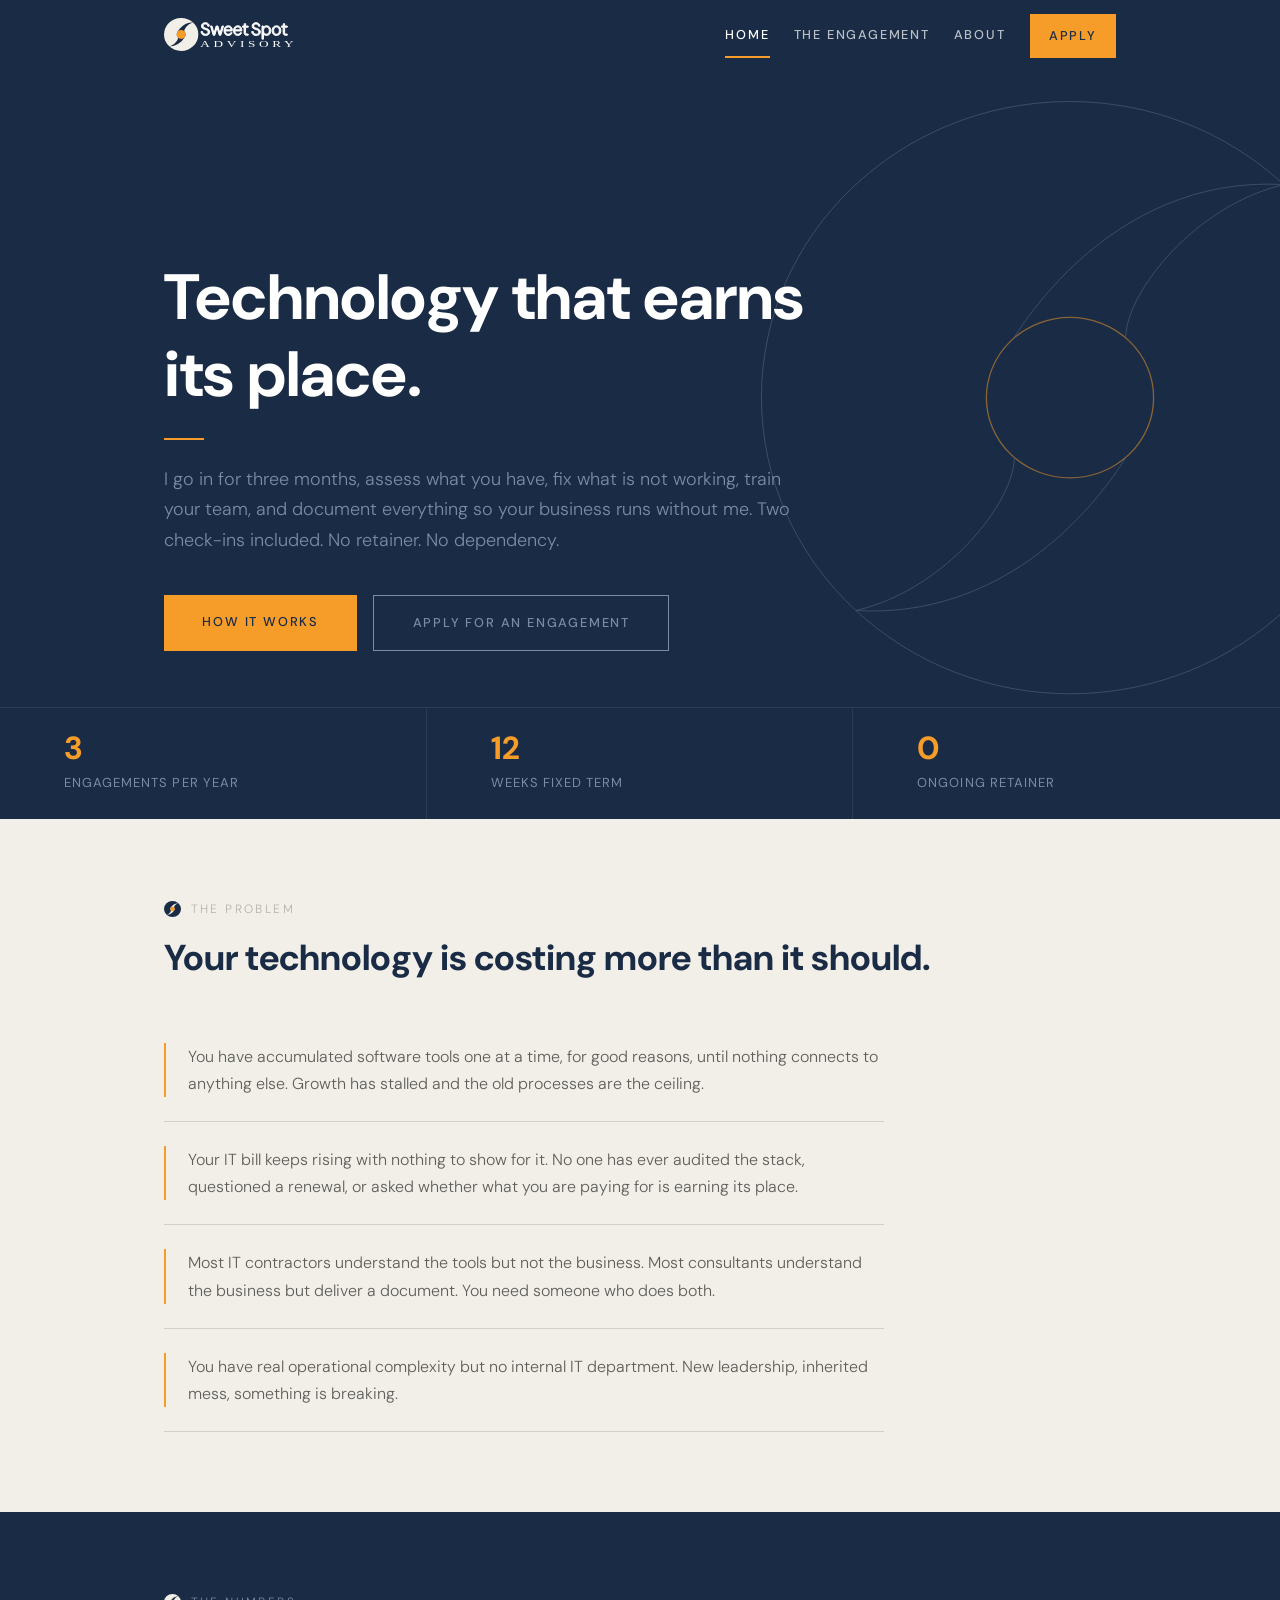
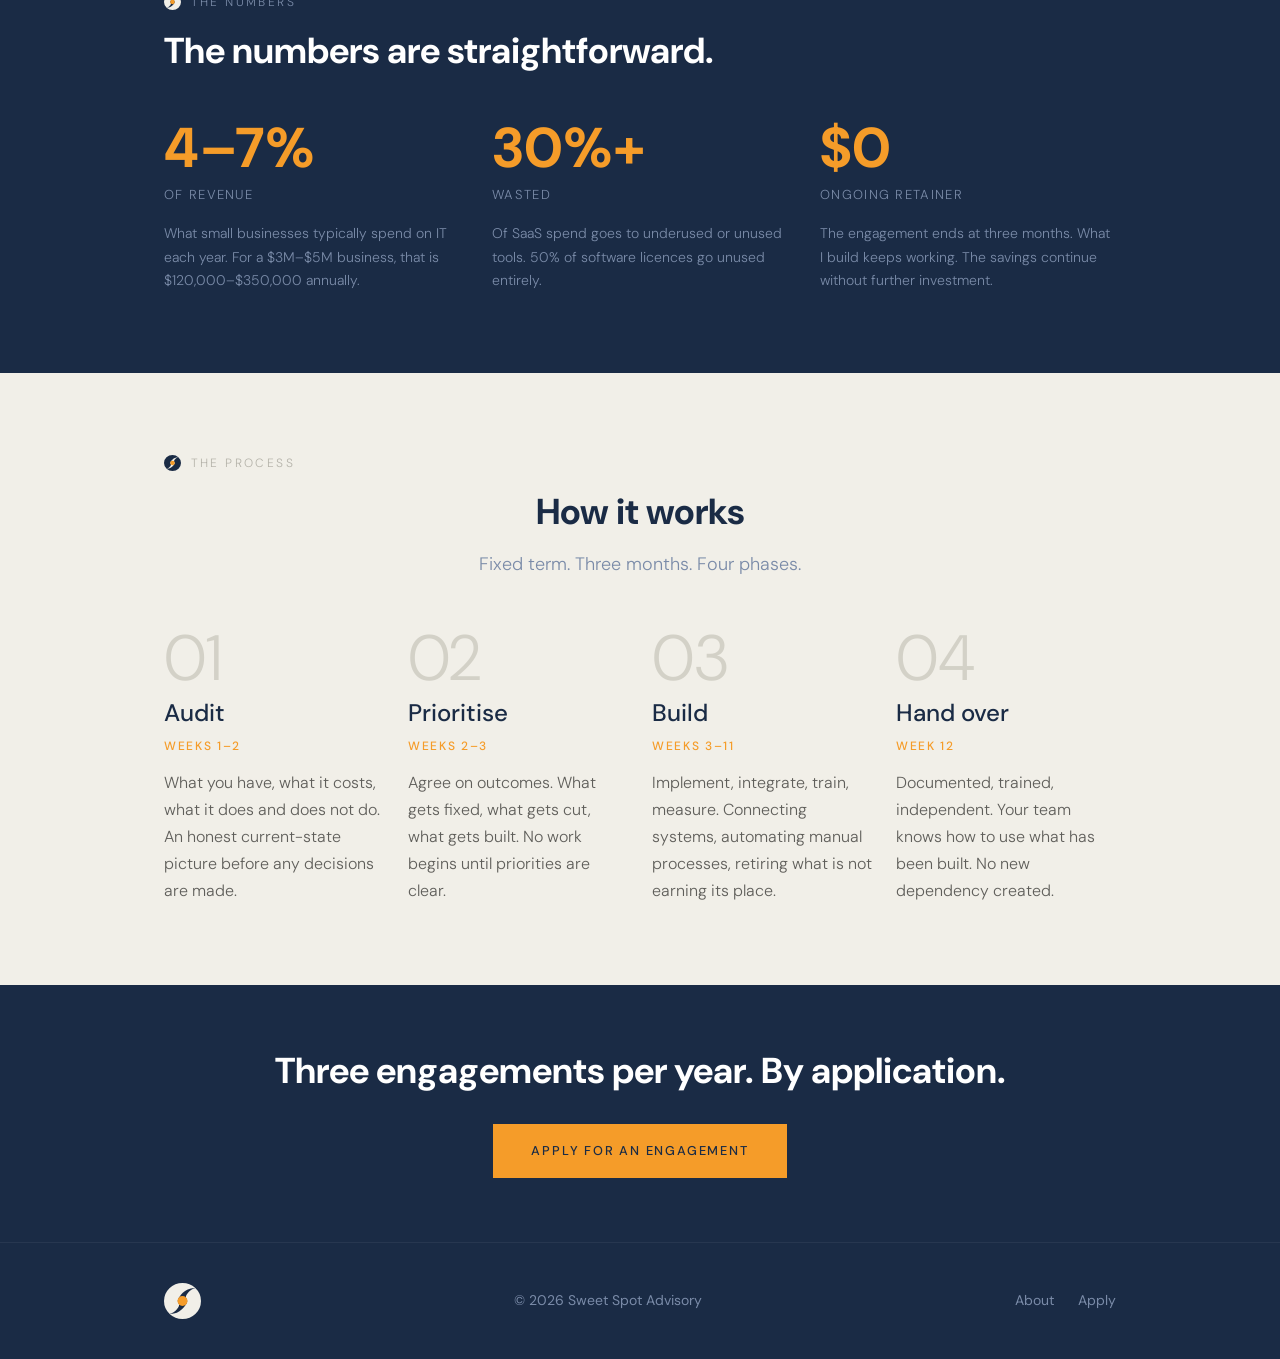
==== index.html @ 4e4f9222 "Initial commit: Sweet Spot Advisory static website Four-page static site — home, engagement, about, " ====
<!DOCTYPE html>
<html lang="en">
<head>
  <meta charset="UTF-8">
  <meta name="viewport" content="width=device-width, initial-scale=1.0">
  <title>Sweet Spot Advisory &mdash; Technology Advisory for Growing Businesses</title>
  <meta name="description" content="Three-month fixed engagements for B2B businesses whose technology has stopped working for them. Strategy and implementation. No ongoing dependency.">
  <meta property="og:title" content="Sweet Spot Advisory — Technology Advisory for Growing Businesses">
  <meta property="og:description" content="Three-month fixed engagements for B2B businesses whose technology has stopped working for them. Strategy and implementation. No ongoing dependency.">
  <meta property="og:type" content="website">
  <link rel="icon" href="assets/images/favicon.svg" type="image/svg+xml">
  <link rel="stylesheet" href="assets/css/main.css">
</head>
<body>

<!-- NAV: keep in sync across all pages -->

<nav class="site-nav">
  <div class="container">
    <a href="index.html" class="site-nav__brand">
      <img src="assets/images/logo.svg" alt="Sweet Spot Advisory" class="site-nav__logo">
    </a>
    <button class="site-nav__toggle" aria-label="Toggle navigation" aria-expanded="false">
      <span></span><span></span><span></span>
    </button>
    <ul class="site-nav__links">
      <li><a href="index.html">Home</a></li>
      <li><a href="engagement.html">The Engagement</a></li>
      <li><a href="about.html">About</a></li>
      <li><a href="contact.html" class="btn--nav">Apply</a></li>
    </ul>
  </div>
</nav>
<!-- /NAV -->

<main>

<!-- ========== HERO ========== -->
<section class="hero hero--full">
  <div class="hero-mark-bg" aria-hidden="true">
    <img src="assets/images/MarkOutlineAll.svg" alt="">
  </div>
  <div class="container">
    <h1>Technology that earns its place.</h1>
    <hr class="hero__accent">
    <p>I go in for three months, assess what you have, fix what is not working, train your team, and document everything so your business runs without me. Two check-ins included. No retainer. No dependency.</p>
    <div class="hero__ctas">
      <a href="#how-it-works" class="btn btn--primary">How it works</a>
      <a href="contact.html" class="btn btn--outline-light">Apply for an engagement</a>
    </div>
  </div>
  <div class="hero-stats">
    <div class="hero-stat">
      <span class="hero-stat__value">3</span>
      <span class="hero-stat__label">engagements per year</span>
    </div>
    <div class="hero-stat">
      <span class="hero-stat__value">12</span>
      <span class="hero-stat__label">weeks fixed term</span>
    </div>
    <div class="hero-stat">
      <span class="hero-stat__value">0</span>
      <span class="hero-stat__label">ongoing retainer</span>
    </div>
  </div>
</section>


<!-- ========== THE PROBLEM ========== -->
<section class="section" id="the-problem">
  <div class="container">
    <span class="section__label">The problem</span>
    <h2 class="section__heading reveal">Your technology is costing more than it should.</h2>

    <ul class="problem-list reveal">
      <li class="problem-list__item">
        <p>You have accumulated software tools one at a time, for good reasons, until nothing connects to anything else. Growth has stalled and the old processes are the ceiling.</p>
      </li>
      <li class="problem-list__item">
        <p>Your IT bill keeps rising with nothing to show for it. No one has ever audited the stack, questioned a renewal, or asked whether what you are paying for is earning its place.</p>
      </li>
      <li class="problem-list__item">
        <p>Most IT contractors understand the tools but not the business. Most consultants understand the business but deliver a document. You need someone who does both.</p>
      </li>
      <li class="problem-list__item">
        <p>You have real operational complexity but no internal IT department. New leadership, inherited mess, something is breaking.</p>
      </li>
    </ul>
  </div>
</section>


<!-- ========== THE ROI CASE ========== -->
<section class="section section--navy" id="roi">
  <div class="container">
    <span class="section__label">The numbers</span>
    <h2 class="section__heading section__heading--light reveal">The numbers are straightforward.</h2>

    <div class="stat-grid reveal">
      <div class="stat">
        <span class="stat__number">4&ndash;7%</span>
        <span class="stat__label">of revenue</span>
        <p class="stat__detail">What small businesses typically spend on IT each year. For a $3M&ndash;$5M business, that is $120,000&ndash;$350,000 annually.</p>
      </div>
      <div class="stat">
        <span class="stat__number">30%+</span>
        <span class="stat__label">wasted</span>
        <p class="stat__detail">Of SaaS spend goes to underused or unused tools. 50% of software licences go unused entirely.</p>
      </div>
      <div class="stat">
        <span class="stat__number">$0</span>
        <span class="stat__label">ongoing retainer</span>
        <p class="stat__detail">The engagement ends at three months. What I build keeps working. The savings continue without further investment.</p>
      </div>
    </div>
  </div>
</section>


<!-- ========== HOW IT WORKS ========== -->
<section class="section" id="how-it-works">
  <div class="container">
    <span class="section__label">The process</span>
    <h2 class="section__heading text-center reveal">How it works</h2>
    <p class="section__sub text-center reveal">Fixed term. Three months. Four phases.</p>

    <div class="timeline reveal">
      <div class="timeline__phase">
        <span class="timeline__number">01</span>
        <h3>Audit</h3>
        <span class="label">Weeks 1&ndash;2</span>
        <p>What you have, what it costs, what it does and does not do. An honest current-state picture before any decisions are made.</p>
      </div>
      <div class="timeline__phase">
        <span class="timeline__number">02</span>
        <h3>Prioritise</h3>
        <span class="label">Weeks 2&ndash;3</span>
        <p>Agree on outcomes. What gets fixed, what gets cut, what gets built. No work begins until priorities are clear.</p>
      </div>
      <div class="timeline__phase">
        <span class="timeline__number">03</span>
        <h3>Build</h3>
        <span class="label">Weeks 3&ndash;11</span>
        <p>Implement, integrate, train, measure. Connecting systems, automating manual processes, retiring what is not earning its place.</p>
      </div>
      <div class="timeline__phase">
        <span class="timeline__number">04</span>
        <h3>Hand over</h3>
        <span class="label">Week 12</span>
        <p>Documented, trained, independent. Your team knows how to use what has been built. No new dependency created.</p>
      </div>
    </div>
  </div>
</section>


<!-- ========== CTA STRIP ========== -->
<section class="section section--navy section--cta">
  <div class="container text-center">
    <h2 class="section__heading section__heading--light reveal">Three engagements per year. By application.</h2>
    <a href="contact.html" class="btn btn--cta reveal">Apply for an engagement</a>
  </div>
</section>

</main>

<!-- FOOTER: keep in sync across all pages -->
<footer class="site-footer">
  <div class="container">
    <div class="footer-inner">
      <img src="assets/images/SPLogo-Offwhite.svg" alt="Sweet Spot Advisory" class="footer-logo">
      <span class="footer-copy">&copy; 2026 Sweet Spot Advisory</span>
      <ul class="footer-links">
        <li><a href="about.html">About</a></li>
        <li><a href="contact.html">Apply</a></li>
      </ul>
    </div>
  </div>
</footer>
<!-- /FOOTER -->

<script src="assets/js/main.js"></script>
</body>
</html>
---- assets/css/main.css ----
/* =============================================================
   SWEET SPOT ADVISORY — Design System
   Flat design. Typography does the hierarchy work.
   No gradients. No drop shadows. No blur. Max 2px radius.
   ============================================================= */

@import url("https://fonts.googleapis.com/css2?family=DM+Sans:wght@300;400;500;700&display=swap");

/* ===== TOKENS ===== */
:root {
  --navy:          #1A2B45;
  --amber:         #F59C29;
  --off-white:     #F1EFE8;
  --advisory-blue: #7A8BA8;
  --mid-grey:      #5F5E5A;
  --light-grey:    #B4B2A9;
  --border-grey:   #D3D1C7;
  --white:         #FFFFFF;

  --navy-solid:    #1A2B45;
  --navy-95:       rgba(26, 43, 69, 0.95);
  --amber-hover:   #E08A14;

  --font:          "DM Sans", Arial, sans-serif;
  --lh-body:       1.7;
  --lh-heading:    1.2;

  --text-h1:       48px;
  --text-h2:       36px;
  --text-h3:       24px;
  --text-h4:       18px;
  --text-body:     16px;
  --text-small:    13px;

  --max-width:     1080px;
  --section-py:    80px;
  --section-px:    5vw;
  --grid-unit:     8px;
  --nav-height:    72px;
  --radius:        2px;

  --ease:          cubic-bezier(0.25, 0.1, 0.25, 1);
  --duration:      300ms;
  --duration-fast: 200ms;
}

/* ===== RESET ===== */
*, *::before, *::after {
  margin: 0;
  padding: 0;
  box-sizing: border-box;
}

html {
  font-size: var(--text-body);
  scroll-behavior: smooth;
}

body {
  font-family: var(--font);
  font-weight: 400;
  color: var(--mid-grey);
  background: var(--off-white);
  line-height: var(--lh-body);
  -webkit-font-smoothing: antialiased;
  -moz-osx-font-smoothing: grayscale;
  min-height: 100vh;
  display: flex;
  flex-direction: column;
}

main {
  flex: 1;
}

img { max-width: 100%; display: block; }

a {
  color: var(--navy);
  text-decoration: none;
  transition: color var(--duration-fast) var(--ease);
}
a:hover { color: var(--amber); }

/* ===== TYPOGRAPHY ===== */
h1, h2, h3, h4 {
  font-family: var(--font);
  font-weight: 700;
  color: var(--navy);
  line-height: var(--lh-heading);
}

h1 { font-size: var(--text-h1); }
h2 { font-size: var(--text-h2); }
h3 { font-size: var(--text-h3); }
h4 { font-size: var(--text-h4); }

.label,
.small {
  font-size: var(--text-small);
  font-weight: 300;
  letter-spacing: 0.14em;
  text-transform: uppercase;
  color: var(--light-grey);
}

.text-light { font-weight: 300; }

/* ===== LAYOUT ===== */
.container {
  max-width: var(--max-width);
  margin: 0 auto;
  padding: 0 var(--section-px);
}

.section {
  padding: var(--section-py) 0;
}

.section--alt {
  background: var(--white);
}

.text-center { text-align: center; }

/* Grid spacing */
.mt-1 { margin-top: var(--grid-unit); }
.mt-2 { margin-top: calc(var(--grid-unit) * 2); }
.mt-3 { margin-top: calc(var(--grid-unit) * 3); }
.mt-4 { margin-top: calc(var(--grid-unit) * 4); }
.mt-6 { margin-top: calc(var(--grid-unit) * 6); }
.mt-8 { margin-top: calc(var(--grid-unit) * 8); }
.mb-2 { margin-bottom: calc(var(--grid-unit) * 2); }
.mb-3 { margin-bottom: calc(var(--grid-unit) * 3); }
.mb-4 { margin-bottom: calc(var(--grid-unit) * 4); }

/* ===== NAV ===== */
.site-nav {
  position: fixed;
  top: 0; left: 0; right: 0;
  z-index: 100;
  height: var(--nav-height);
  display: flex;
  align-items: center;
  background: transparent;
  transition: background var(--duration) var(--ease);
}

.site-nav.scrolled {
  background: var(--navy-solid);
}

.site-nav .container {
  display: flex;
  align-items: center;
  justify-content: space-between;
  width: 100%;
}

.site-nav__brand {
  display: flex;
  align-items: center;
  text-decoration: none;
  overflow: visible;
  flex-shrink: 0;
}

.site-nav__logo {
  height: 36px;
  width: auto;
  max-width: none;
  display: block;
  overflow: visible;
}

.site-nav__links {
  display: flex;
  align-items: center;
  gap: calc(var(--grid-unit) * 3);
  list-style: none;
}

.site-nav__links a {
  color: rgba(255, 255, 255, 0.7);
  font-size: 0.8rem;
  font-weight: 500;
  letter-spacing: 0.14em;
  text-transform: uppercase;
  min-height: 44px;
  display: inline-flex;
  align-items: center;
  border-bottom: 2px solid transparent;
  transition: color var(--duration-fast) var(--ease),
              border-color var(--duration-fast) var(--ease);
}

.site-nav__links a:hover,
.site-nav__links a.active {
  color: var(--white);
  border-color: var(--amber);
}

/* Apply button in nav */
.site-nav__links .btn--nav {
  background: var(--amber);
  color: var(--navy);
  border: none;
  border-bottom: none;
  padding: 0.5rem 1.2rem;
  font-size: 0.8rem;
  font-weight: 500;
  letter-spacing: 0.14em;
  text-transform: uppercase;
  transition: background var(--duration-fast) var(--ease);
}

.site-nav__links .btn--nav:hover {
  background: var(--white);
  color: var(--navy);
  border-bottom: none;
}

.site-nav__toggle {
  display: none;
  background: none;
  border: none;
  cursor: pointer;
  min-width: 44px;
  min-height: 44px;
  padding: 10px;
  align-items: center;
  justify-content: center;
}

.site-nav__toggle span {
  display: block;
  width: 22px;
  height: 2px;
  background: var(--white);
  margin: 5px 0;
  transition: transform var(--duration) var(--ease),
              opacity var(--duration) var(--ease);
}

/* Hamburger open state */
.site-nav__toggle.open span:nth-child(1) {
  transform: translateY(7px) rotate(45deg);
}
.site-nav__toggle.open span:nth-child(2) {
  opacity: 0;
}
.site-nav__toggle.open span:nth-child(3) {
  transform: translateY(-7px) rotate(-45deg);
}

/* ===== NO-HERO PAGES ===== */
.no-hero .site-nav {
  background: var(--navy-95);
}

.no-hero .first-section {
  padding-top: calc(var(--nav-height) + var(--section-py));
}

.no-hero .hero {
  text-align: left;
}

.no-hero .hero p {
  margin: 0;
  max-width: 480px;
}

/* ===== DARK SECTION ===== */
.section--navy {
  background: var(--navy);
  color: var(--advisory-blue);
}

.section--navy h2,
.section--navy h3 {
  color: var(--white);
}

.section__heading--light {
  color: var(--white);
}

/* ===== SECTION LABEL ===== */
.section__label {
  display: flex;
  align-items: center;
  font-family: var(--font);
  font-weight: 300;
  font-size: 0.75rem;
  letter-spacing: 0.2em;
  text-transform: uppercase;
  color: var(--light-grey);
  margin-bottom: calc(var(--grid-unit) * 2);
}

.section__label .section__label-mark {
  height: 16px;
  width: auto;
  margin-right: 10px;
  vertical-align: middle;
  flex-shrink: 0;
}

.section--navy .section__label {
  color: var(--advisory-blue);
}

/* ===== HERO ===== */
.hero {
  background: var(--navy);
  color: var(--white);
  padding: 140px 0 100px;
  text-align: center;
}

.hero--full {
  position: relative;
  overflow: hidden;
  min-height: 85vh;
  display: block;
  padding: 180px 0 120px;
  text-align: left;
}

.hero--full .container {
  position: relative;
  z-index: 1;
  padding-top: calc(var(--grid-unit) * 10);
  padding-bottom: calc(var(--grid-unit) * 6);
}

.hero--full .container > * {
  max-width: 640px;
}

.hero-mark-bg {
  position: absolute;
  right: -100px;
  top: 50%;
  transform: translateY(-52%);
  width: 620px;
  height: auto;
  pointer-events: none;
  opacity: 0.5;
  z-index: 0;
}

.hero-mark-bg img {
  width: 100%;
  height: auto;
  display: block;
}

.hero h1 {
  color: var(--white);
  font-weight: 700;
  margin-bottom: calc(var(--grid-unit) * 2);
}

.hero--full h1 {
  font-size: clamp(2.5rem, 5vw, 4rem);
}

.hero__accent {
  display: block;
  width: 40px;
  height: 2px;
  background: var(--amber);
  margin: 24px 0;
  border: none;
}

.hero p {
  font-size: var(--text-h4);
  font-weight: 300;
  color: var(--advisory-blue);
  max-width: 520px;
  margin: 0 0 calc(var(--grid-unit) * 5);
  line-height: var(--lh-body);
}

.hero__ctas {
  display: flex;
  gap: calc(var(--grid-unit) * 2);
  justify-content: flex-start;
  flex-wrap: wrap;
}

.hero-stats {
  position: absolute;
  z-index: 1;
  bottom: 0;
  left: 0;
  right: 0;
  display: grid;
  grid-template-columns: repeat(3, 1fr);
  border-top: 1px solid rgba(255, 255, 255, 0.08);
}

.hero-stat {
  padding: calc(var(--grid-unit) * 3) var(--section-px);
  border-right: 1px solid rgba(255, 255, 255, 0.08);
}

.hero-stat:last-child {
  border-right: none;
}

.hero-stat__value {
  display: block;
  font-size: 2rem;
  font-weight: 700;
  color: var(--amber);
  line-height: 1;
  margin-bottom: 4px;
}

.hero-stat__label {
  font-size: var(--text-small);
  font-weight: 400;
  letter-spacing: 0.08em;
  text-transform: uppercase;
  color: var(--advisory-blue);
}

/* ===== BUTTONS ===== */
.btn {
  display: inline-block;
  padding: 1rem 2.4rem;
  border-radius: 0;
  font-family: var(--font);
  font-weight: 500;
  font-size: 0.8rem;
  letter-spacing: 0.14em;
  text-transform: uppercase;
  cursor: pointer;
  border: none;
  transition: background var(--duration-fast) var(--ease),
              color var(--duration-fast) var(--ease),
              border-color var(--duration-fast) var(--ease);
}

.btn--primary {
  background: var(--amber);
  color: var(--navy);
}

.btn--primary:hover {
  background: var(--amber-hover);
  color: var(--navy);
}

.btn--outline {
  background: transparent;
  border: 1px solid var(--navy);
  color: var(--navy);
}

.btn--outline:hover {
  border-color: var(--amber);
  color: var(--amber);
}

/* On dark backgrounds */
.hero .btn--outline,
.section--navy .btn--outline {
  border-color: var(--white);
  color: var(--white);
}

.hero .btn--outline:hover,
.section--navy .btn--outline:hover {
  border-color: var(--amber);
  color: var(--amber);
}

.btn--outline-light {
  background: transparent;
  border: 1px solid var(--advisory-blue);
  color: var(--advisory-blue);
}

.btn--outline-light:hover {
  border-color: var(--white);
  color: var(--white);
}

/* Primary on dark backgrounds */
.hero .btn--primary {
  background: var(--amber);
  color: var(--navy);
}

.hero .btn--primary:hover {
  background: var(--amber-hover);
  color: var(--navy);
}

.section--navy .btn--primary {
  background: var(--white);
  color: var(--navy);
}

.section--navy .btn--primary:hover {
  background: var(--amber);
  color: var(--navy);
}

/* ===== SECTION HEADINGS ===== */
.section__heading {
  font-size: var(--text-h2);
  margin-bottom: calc(var(--grid-unit) * 2);
}

.section__sub {
  color: var(--advisory-blue);
  font-size: var(--text-h4);
  font-weight: 300;
  max-width: 560px;
  margin: 0 auto calc(var(--grid-unit));
  line-height: var(--lh-body);
}

/* ===== PROBLEM LIST ===== */
.problem-list {
  list-style: none;
  max-width: 720px;
  margin-top: calc(var(--grid-unit) * 5);
}

.problem-list__item {
  position: relative;
  padding: calc(var(--grid-unit) * 3) 0 calc(var(--grid-unit) * 3) calc(var(--grid-unit) * 3);
  border-bottom: 1px solid var(--border-grey);
}

.problem-list__item:first-child {
  border-top: none;
}

.problem-list__item::before {
  content: "";
  position: absolute;
  left: 0;
  top: calc(var(--grid-unit) * 3);
  bottom: calc(var(--grid-unit) * 3);
  width: 2px;
  background: var(--amber);
}

.problem-list__item p {
  color: var(--mid-grey);
  font-weight: 300;
  line-height: var(--lh-body);
}

/* ===== STAT GRID ===== */
.stat-grid {
  display: grid;
  grid-template-columns: repeat(3, 1fr);
  gap: calc(var(--grid-unit) * 4);
  margin-top: calc(var(--grid-unit) * 6);
}

.stat { text-align: left; }

.stat__number {
  display: block;
  font-family: var(--font);
  font-size: 56px;
  font-weight: 700;
  color: var(--amber);
  line-height: 1;
  margin-bottom: var(--grid-unit);
}

.stat__label {
  display: block;
  font-family: var(--font);
  font-size: var(--text-small);
  font-weight: 300;
  letter-spacing: 0.1em;
  text-transform: uppercase;
  color: var(--advisory-blue);
  margin-bottom: calc(var(--grid-unit) * 2);
}

.stat__detail {
  font-family: var(--font);
  font-size: 0.875rem;
  font-weight: 300;
  color: var(--mid-grey);
  line-height: var(--lh-body);
}

/* Stat detail on navy sections */
.section--navy .stat__detail {
  color: var(--advisory-blue);
}

/* ===== TIMELINE ===== */
.timeline {
  display: grid;
  grid-template-columns: repeat(4, 1fr);
  gap: calc(var(--grid-unit) * 3);
  margin-top: calc(var(--grid-unit) * 6);
}

.timeline__phase {
  position: relative;
}

.timeline__number {
  display: block;
  font-family: var(--font);
  font-size: 64px;
  font-weight: 300;
  color: var(--border-grey);
  line-height: 1;
  margin-bottom: var(--grid-unit);
}

.timeline__phase h3 {
  font-size: var(--text-h3);
  font-weight: 500;
  margin-bottom: var(--grid-unit);
}

.timeline__phase .label {
  display: block;
  font-weight: 500;
  font-size: 0.75rem;
  letter-spacing: 0.14em;
  text-transform: uppercase;
  color: var(--amber);
  margin-bottom: calc(var(--grid-unit) * 1.5);
}

.timeline__phase p {
  font-size: var(--text-body);
  font-weight: 300;
  color: var(--mid-grey);
  line-height: var(--lh-body);
}

/* ===== CTA STRIP ===== */
.section--cta {
  padding: calc(var(--grid-unit) * 8) 0;
}

.section--cta .section__heading {
  margin-bottom: calc(var(--grid-unit) * 4);
}

.btn--cta {
  background: var(--amber);
  color: var(--navy);
  display: inline-block;
  padding: 1rem 2.4rem;
  border-radius: 0;
  font-family: var(--font);
  font-weight: 500;
  font-size: 0.8rem;
  letter-spacing: 0.14em;
  text-transform: uppercase;
  cursor: pointer;
  border: none;
}

.btn--cta:hover {
  background: var(--amber-hover);
  color: var(--navy);
}

/* ===== ABOUT PAGE ===== */
.hero-eyebrow {
  display: flex;
  align-items: center;
  font-size: var(--text-small);
  font-weight: 500;
  letter-spacing: 0.14em;
  text-transform: uppercase;
  color: var(--advisory-blue);
  margin-bottom: calc(var(--grid-unit) * 2);
}

.about-intro {
  max-width: 860px;
  margin-top: calc(var(--grid-unit) * 6);
}

.about-role {
  display: flex;
  align-items: center;
  font-size: var(--text-small);
  font-weight: 500;
  letter-spacing: 0.1em;
  text-transform: uppercase;
  color: var(--advisory-blue);
  margin-bottom: calc(var(--grid-unit) * 4);
  padding-bottom: calc(var(--grid-unit) * 3);
  border-bottom: 1px solid var(--border-grey);
}

.about-bio p {
  font-size: 1.0625rem;
  color: var(--mid-grey);
  line-height: 1.8;
  margin-bottom: calc(var(--grid-unit) * 4);
}

.about-bio p:last-child {
  margin-bottom: 0;
}

.about-experience {
  margin-top: calc(var(--grid-unit) * 6);
  padding-top: calc(var(--grid-unit) * 4);
  border-top: 1px solid var(--border-grey);
}

.about-experience h4 {
  display: flex;
  align-items: center;
  font-size: var(--text-small);
  font-weight: 500;
  letter-spacing: 0.14em;
  text-transform: uppercase;
  color: var(--light-grey);
  margin-bottom: calc(var(--grid-unit) * 3);
}

.experience-list {
  list-style: none;
}

.experience-list li {
  display: grid;
  grid-template-columns: 1fr 1fr auto;
  gap: calc(var(--grid-unit) * 2);
  padding: calc(var(--grid-unit) * 2) 0;
  border-bottom: 1px solid var(--border-grey);
  font-size: 0.875rem;
  align-items: baseline;
}

.experience-role {
  color: var(--navy);
  font-weight: 500;
}

.experience-org {
  color: var(--mid-grey);
}

.experience-years {
  color: var(--light-grey);
  white-space: nowrap;
  font-size: var(--text-small);
}

/* ===== ENGAGEMENT PAGE ===== */
.engagement-phases {
  counter-reset: phase;
  margin-top: calc(var(--grid-unit) * 6);
}

.phase {
  display: grid;
  grid-template-columns: 56px 1fr;
  gap: calc(var(--grid-unit) * 3);
  margin-bottom: calc(var(--grid-unit) * 5);
  align-items: start;
}

.phase__number {
  width: 56px;
  height: 56px;
  border-radius: 50%;
  background: var(--navy);
  color: var(--amber);
  font-family: var(--font);
  font-size: var(--text-h3);
  font-weight: 700;
  display: flex;
  align-items: center;
  justify-content: center;
  flex-shrink: 0;
}

.phase h3 {
  font-size: var(--text-h3);
  font-weight: 500;
  margin-bottom: var(--grid-unit);
}

.phase .label {
  font-weight: 500;
  font-size: 0.75rem;
  letter-spacing: 0.14em;
  color: var(--amber);
}

.phase p {
  color: var(--mid-grey);
  font-weight: 300;
  line-height: var(--lh-body);
}

/* ===== PROSE ===== */
.prose {
  max-width: 720px;
}

.prose p {
  margin-bottom: calc(var(--grid-unit) * 2);
  line-height: var(--lh-body);
  font-weight: 300;
}

.prose p:last-child { margin-bottom: 0; }

.prose h2 {
  margin-bottom: calc(var(--grid-unit) * 3);
}

/* ===== PROSE BLOCKS ===== */
.prose-blocks {
  max-width: 720px;
  margin-top: calc(var(--grid-unit) * 5);
}

.prose-block {
  padding: calc(var(--grid-unit) * 3) 0 calc(var(--grid-unit) * 3) calc(var(--grid-unit) * 3);
  border-bottom: 1px solid var(--border-grey);
  position: relative;
}

.prose-block:first-child {
  border-top: 1px solid var(--border-grey);
}

.prose-block::before {
  content: "";
  position: absolute;
  left: 0;
  top: calc(var(--grid-unit) * 3);
  bottom: calc(var(--grid-unit) * 3);
  width: 2px;
  background: var(--amber);
}

.prose-block h4 {
  font-weight: 500;
  margin-bottom: calc(var(--grid-unit));
}

.prose-block p {
  color: var(--mid-grey);
  font-weight: 300;
  line-height: var(--lh-body);
}

/* ===== PRICING ===== */
.pricing {
  display: grid;
  grid-template-columns: auto 1fr;
  gap: calc(var(--grid-unit) * 6);
  align-items: start;
  margin-top: calc(var(--grid-unit) * 4);
}

.pricing__amount {
  display: block;
  font-size: var(--text-h2);
  font-weight: 700;
  color: var(--amber);
  line-height: var(--lh-heading);
  white-space: nowrap;
}

.pricing__currency {
  display: block;
  font-size: var(--text-small);
  font-weight: 300;
  letter-spacing: 0.1em;
  text-transform: uppercase;
  color: var(--advisory-blue);
  margin-top: var(--grid-unit);
}

.pricing__detail p {
  color: var(--advisory-blue);
  font-weight: 300;
  line-height: var(--lh-body);
  margin-bottom: calc(var(--grid-unit) * 2);
}

.pricing__detail p:last-child { margin-bottom: 0; }

.pricing__note {
  margin-top: calc(var(--grid-unit) * 2);
  font-size: 0.875rem;
  color: var(--light-grey) !important;
}

/* ===== PULLQUOTE ===== */
.pullquote {
  font-family: var(--font);
  font-size: var(--text-h2);
  font-weight: 700;
  color: var(--white);
  line-height: var(--lh-heading);
  max-width: 640px;
  margin: 0 auto;
  border: none;
  padding: 0;
}

/* ===== CONTACT PAGE ===== */
.contact-layout {
  display: grid;
  grid-template-columns: 1fr 1fr;
  gap: calc(var(--grid-unit) * 8);
  align-items: start;
}

.contact-context h2 {
  font-size: var(--text-h2);
  margin-bottom: calc(var(--grid-unit) * 3);
}

.contact-context p {
  color: var(--mid-grey);
  margin-bottom: calc(var(--grid-unit) * 4);
  line-height: var(--lh-body);
}

.contact-facts {
  list-style: none;
  margin-bottom: calc(var(--grid-unit) * 5);
}

.contact-facts li {
  display: flex;
  align-items: center;
  gap: calc(var(--grid-unit) * 1.5);
  padding: calc(var(--grid-unit) * 1.5) 0;
  border-bottom: 1px solid var(--border-grey);
  color: var(--navy);
  font-weight: 500;
}

.contact-facts li::before {
  content: "";
  width: 8px;
  height: 8px;
  border-radius: 50%;
  background: var(--amber);
  flex-shrink: 0;
}

.contact-note {
  font-size: 0.875rem;
  color: var(--light-grey);
  line-height: var(--lh-body);
}

.contact-form-panel {
  background: var(--white);
  border: 1px solid var(--border-grey);
  padding: 40px;
}

/* Form fields */
.contact-form {
  max-width: none;
  margin: 0;
}

.form-row {
  display: grid;
  grid-template-columns: 1fr 1fr;
  gap: calc(var(--grid-unit) * 2);
  margin-bottom: calc(var(--grid-unit) * 3);
}

.form-row .form-group {
  margin-bottom: 0;
}

.form-group {
  margin-bottom: calc(var(--grid-unit) * 3);
}

.contact-form label {
  display: block;
  font-size: var(--text-small);
  font-weight: 500;
  letter-spacing: 0.1em;
  text-transform: uppercase;
  color: var(--navy);
  margin-bottom: var(--grid-unit);
}

.contact-form input,
.contact-form select,
.contact-form textarea {
  width: 100%;
  background: var(--white);
  border: 1px solid var(--border-grey);
  border-radius: 0;
  padding: 12px 16px;
  font-family: var(--font);
  font-size: var(--text-body);
  color: var(--mid-grey);
  transition: border-color var(--duration-fast) var(--ease);
}

.contact-form input:focus,
.contact-form select:focus,
.contact-form textarea:focus {
  outline: none;
  border-color: var(--navy);
}

.contact-form input::placeholder,
.contact-form textarea::placeholder {
  color: var(--light-grey);
}

.contact-form textarea {
  resize: vertical;
  min-height: 160px;
}

.contact-form .btn--primary {
  width: 100%;
  border: none;
  cursor: pointer;
  margin-top: calc(var(--grid-unit) * 2);
}

.form-status {
  margin-top: calc(var(--grid-unit) * 2);
  padding: calc(var(--grid-unit) * 1.5) calc(var(--grid-unit) * 2);
  font-size: 0.875rem;
  display: none;
}

.form-status--success {
  background: #EBF5EB;
  color: #2E5A2E;
  display: block;
}

.form-status--error {
  background: #F5EBEB;
  color: #5A2E2E;
  display: block;
}

.form-success {
  text-align: center;
  padding: calc(var(--grid-unit) * 8) calc(var(--grid-unit) * 4);
}

.form-success p {
  font-size: var(--text-h4);
  font-weight: 300;
  color: var(--mid-grey);
  line-height: var(--lh-body);
}

.form-optional {
  font-weight: 300;
  text-transform: none;
  letter-spacing: 0;
  color: var(--light-grey);
}

/* ===== CARDS ===== */
.card-grid {
  display: grid;
  grid-template-columns: repeat(auto-fit, minmax(300px, 1fr));
  gap: calc(var(--grid-unit) * 3);
  margin-top: calc(var(--grid-unit) * 6);
}

.card {
  background: var(--white);
  border: 1px solid var(--border-grey);
  border-radius: var(--radius);
  padding: calc(var(--grid-unit) * 4);
}

.card h3 {
  font-size: var(--text-h3);
  font-weight: 500;
  margin-bottom: calc(var(--grid-unit) * 1.5);
}

.card p {
  color: var(--mid-grey);
  font-weight: 300;
  line-height: var(--lh-body);
}

/* ===== FOOTER ===== */
.site-footer {
  background: var(--navy);
  color: var(--advisory-blue);
  padding: calc(var(--grid-unit) * 5) 0;
  border-top: 1px solid rgba(255, 255, 255, 0.06);
  font-size: 0.875rem;
}

.footer-inner {
  display: flex;
  align-items: center;
  justify-content: space-between;
  gap: calc(var(--grid-unit) * 3);
  flex-wrap: wrap;
}

.footer-logo {
  height: 36px;
  width: auto;
  display: block;
  flex-shrink: 0;
}

.footer-copy {
  color: var(--advisory-blue);
}

.footer-links {
  display: flex;
  gap: calc(var(--grid-unit) * 3);
  list-style: none;
}

.site-footer a {
  color: var(--advisory-blue);
  transition: color var(--duration-fast) var(--ease);
}

.site-footer a:hover {
  color: var(--white);
}

/* ===== SCROLL-REVEAL ===== */
.reveal {
  opacity: 0;
  transform: translateY(20px);
  transition: opacity 0.6s ease,
              transform 0.6s ease;
}

.reveal.visible {
  opacity: 1;
  transform: translateY(0);
}

/* ===== MOBILE ===== */
@media (max-width: 768px) {
  :root {
    --text-h1: 32px;
    --text-h2: 28px;
    --text-h3: 20px;
    --section-py: 56px;
  }

  .site-nav__toggle {
    display: flex;
  }

  .site-nav__links {
    display: none;
    position: absolute;
    top: var(--nav-height);
    left: 0; right: 0;
    background: var(--navy-solid);
    flex-direction: column;
    padding: calc(var(--grid-unit) * 2) var(--section-px) calc(var(--grid-unit) * 3);
    gap: calc(var(--grid-unit) * 2);
    border-top: 1px solid rgba(255, 255, 255, 0.08);
  }

  .site-nav__links.open {
    display: flex;
  }

  .site-nav__links .btn--nav {
    align-self: flex-start;
  }

  .hero {
    padding: 120px 0 72px;
  }

  .hero--full {
    min-height: 85svh;
    padding: 120px 0 80px;
  }

  .hero-mark-bg {
    display: none;
  }

  .hero-stats {
    position: relative;
    grid-template-columns: 1fr;
  }

  .hero-stat {
    border-right: none;
    border-bottom: 1px solid rgba(255, 255, 255, 0.08);
  }

  .hero-stat:last-child {
    border-bottom: none;
  }

  .stat-grid {
    grid-template-columns: 1fr;
    gap: calc(var(--grid-unit) * 4);
  }

  .stat__number { font-size: 40px; }

  .timeline {
    grid-template-columns: 1fr;
    gap: calc(var(--grid-unit) * 4);
  }

  .timeline__number { font-size: 48px; }

  .pricing {
    grid-template-columns: 1fr;
    gap: calc(var(--grid-unit) * 3);
  }

  .pricing__amount {
    font-size: var(--text-h3);
    white-space: normal;
  }

  .pullquote { font-size: var(--text-h3); }

  .experience-list li {
    grid-template-columns: 1fr;
    gap: var(--grid-unit);
  }

  .phase {
    grid-template-columns: 48px 1fr;
    gap: calc(var(--grid-unit) * 2);
  }

  .phase__number {
    width: 44px;
    height: 44px;
    font-size: var(--text-h4);
  }

  .card-grid { grid-template-columns: 1fr; }

  .contact-layout {
    grid-template-columns: 1fr;
    gap: calc(var(--grid-unit) * 5);
  }

  .contact-form-panel {
    padding: 24px;
  }

  .form-row {
    grid-template-columns: 1fr;
  }

  .footer-inner {
    flex-direction: column;
    text-align: center;
    align-items: center;
  }
}

/* ===== PRINT ===== */
@media print {
  .site-nav,
  .site-footer,
  .section--cta,
  .hero__ctas,
  .btn,
  .site-nav__toggle {
    display: none !important;
  }

  body { background: #fff; color: #222; }

  .hero {
    background: none; color: #222; padding: 24px 0;
  }
  .hero h1 { color: #222; }
  .hero p { color: #444; }
  .hero__accent { background: #222; }

  .section--navy { background: none; color: #222; }
  .section--navy h2, .section--navy h3 { color: #222; }
  .section__heading--light { color: #222; }
  .stat__number { color: #222; }
  .stat__label, .stat__detail, .pricing__detail p { color: #444; }
  .pricing__amount { color: #222; }
  .pricing__currency { color: #444; }

  .section { padding: 24px 0; }
  .container { max-width: 100%; padding: 0; }

  .reveal {
    opacity: 1 !important;
    transform: none !important;
  }

  .phase, .prose-block, .stat, .card {
    break-inside: avoid;
  }
}
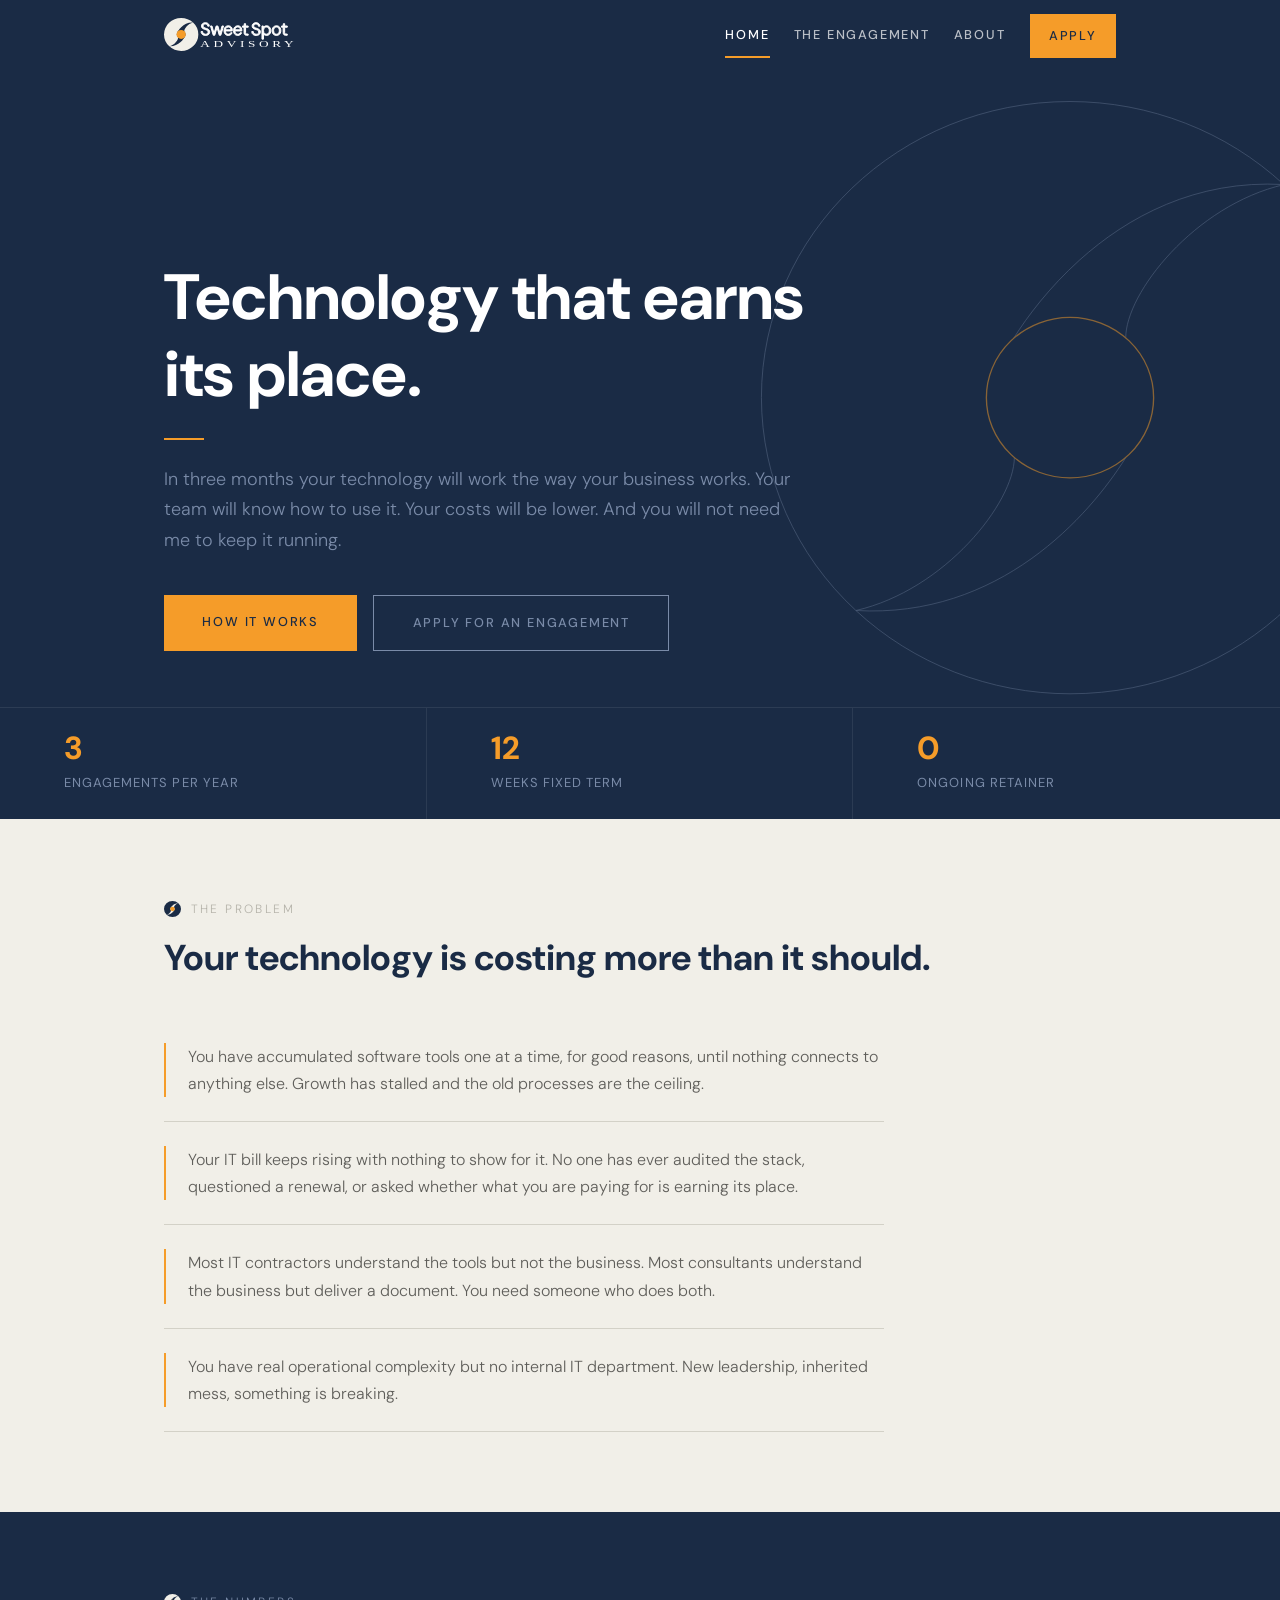
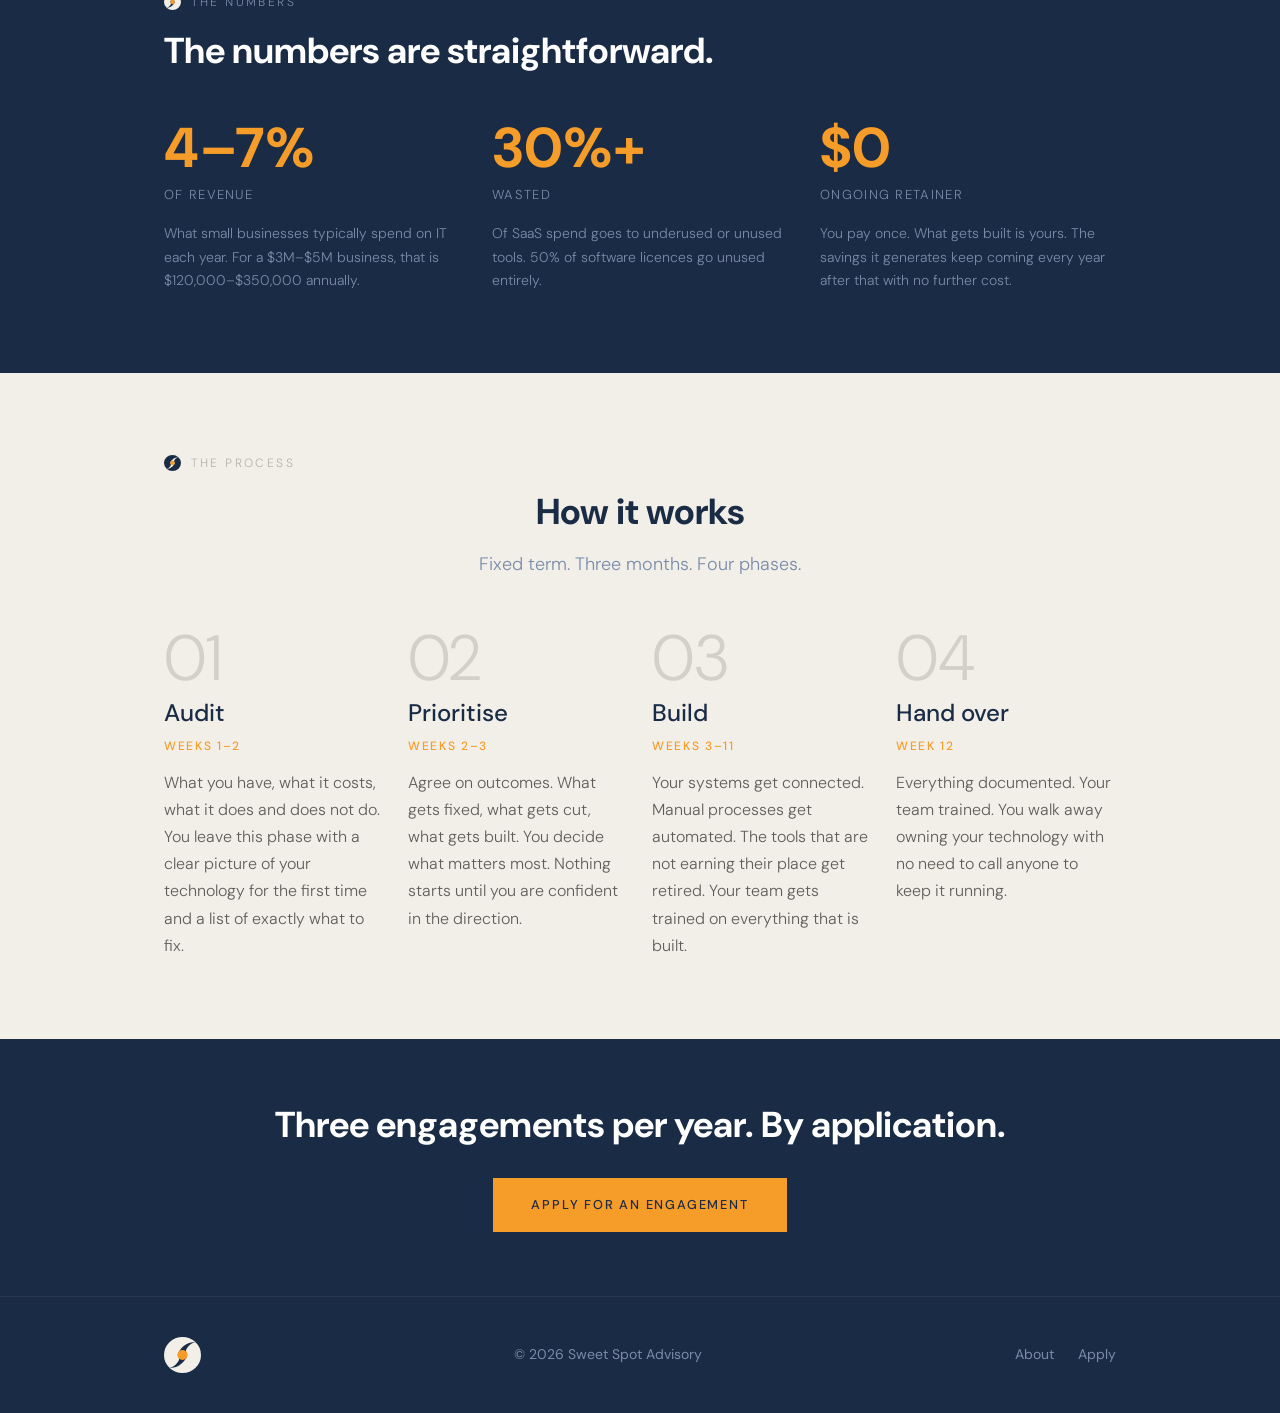
==== commit ed4a078c: "Update copy across all pages and add editable Word export - Hero subtext, stat detail, and timeline " ====
--- a/index.html
+++ b/index.html
@@ -43,7 +43,7 @@
   <div class="container">
     <h1>Technology that earns its place.</h1>
     <hr class="hero__accent">
-    <p>I go in for three months, assess what you have, fix what is not working, train your team, and document everything so your business runs without me. Two check-ins included. No retainer. No dependency.</p>
+    <p>In three months your technology will work the way your business works. Your team will know how to use it. Your costs will be lower. And you will not need me to keep it running.</p>
     <div class="hero__ctas">
       <a href="#how-it-works" class="btn btn--primary">How it works</a>
       <a href="contact.html" class="btn btn--outline-light">Apply for an engagement</a>
@@ -110,7 +110,7 @@
       <div class="stat">
         <span class="stat__number">$0</span>
         <span class="stat__label">ongoing retainer</span>
-        <p class="stat__detail">The engagement ends at three months. What I build keeps working. The savings continue without further investment.</p>
+        <p class="stat__detail">You pay once. What gets built is yours. The savings it generates keep coming every year after that with no further cost.</p>
       </div>
     </div>
   </div>
@@ -129,25 +129,25 @@
         <span class="timeline__number">01</span>
         <h3>Audit</h3>
         <span class="label">Weeks 1&ndash;2</span>
-        <p>What you have, what it costs, what it does and does not do. An honest current-state picture before any decisions are made.</p>
+        <p>What you have, what it costs, what it does and does not do. You leave this phase with a clear picture of your technology for the first time and a list of exactly what to fix.</p>
       </div>
       <div class="timeline__phase">
         <span class="timeline__number">02</span>
         <h3>Prioritise</h3>
         <span class="label">Weeks 2&ndash;3</span>
-        <p>Agree on outcomes. What gets fixed, what gets cut, what gets built. No work begins until priorities are clear.</p>
+        <p>Agree on outcomes. What gets fixed, what gets cut, what gets built. You decide what matters most. Nothing starts until you are confident in the direction.</p>
       </div>
       <div class="timeline__phase">
         <span class="timeline__number">03</span>
         <h3>Build</h3>
         <span class="label">Weeks 3&ndash;11</span>
-        <p>Implement, integrate, train, measure. Connecting systems, automating manual processes, retiring what is not earning its place.</p>
+        <p>Your systems get connected. Manual processes get automated. The tools that are not earning their place get retired. Your team gets trained on everything that is built.</p>
       </div>
       <div class="timeline__phase">
         <span class="timeline__number">04</span>
         <h3>Hand over</h3>
         <span class="label">Week 12</span>
-        <p>Documented, trained, independent. Your team knows how to use what has been built. No new dependency created.</p>
+        <p>Everything documented. Your team trained. You walk away owning your technology with no need to call anyone to keep it running.</p>
       </div>
     </div>
   </div>
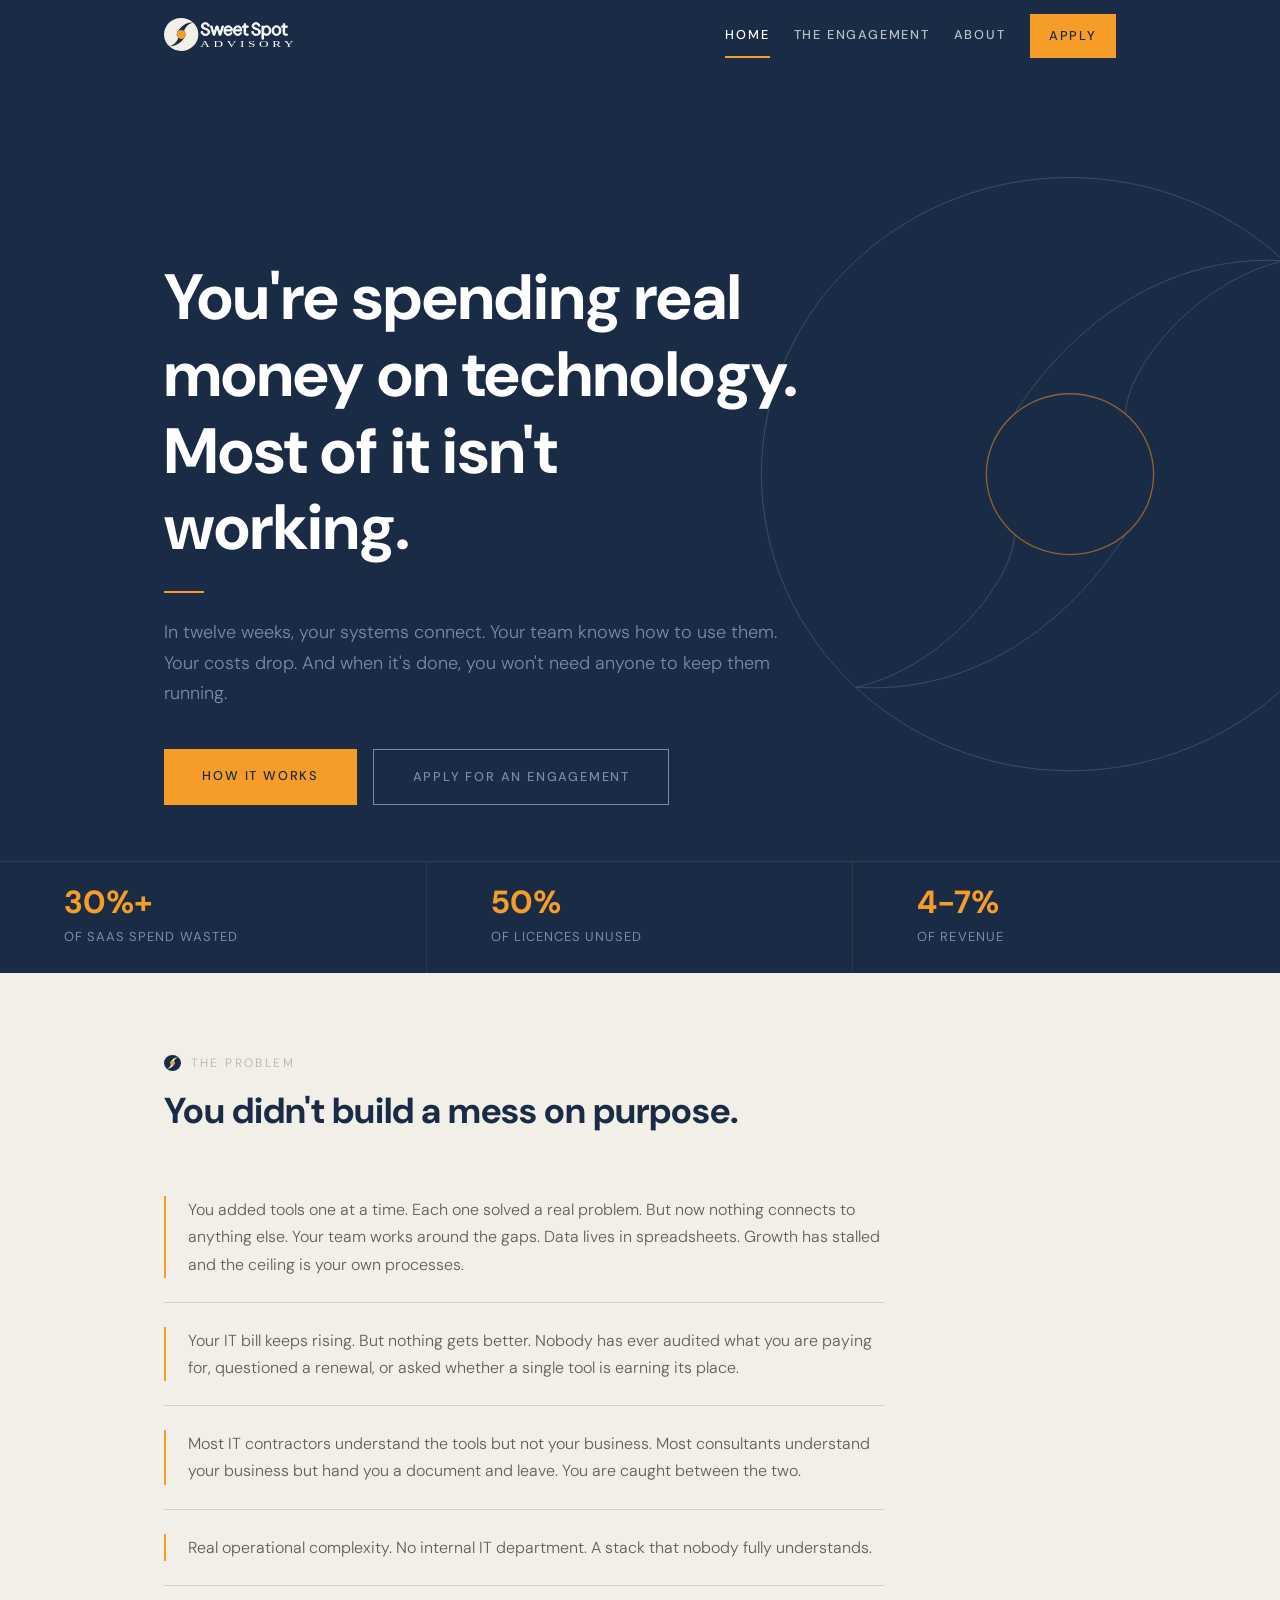
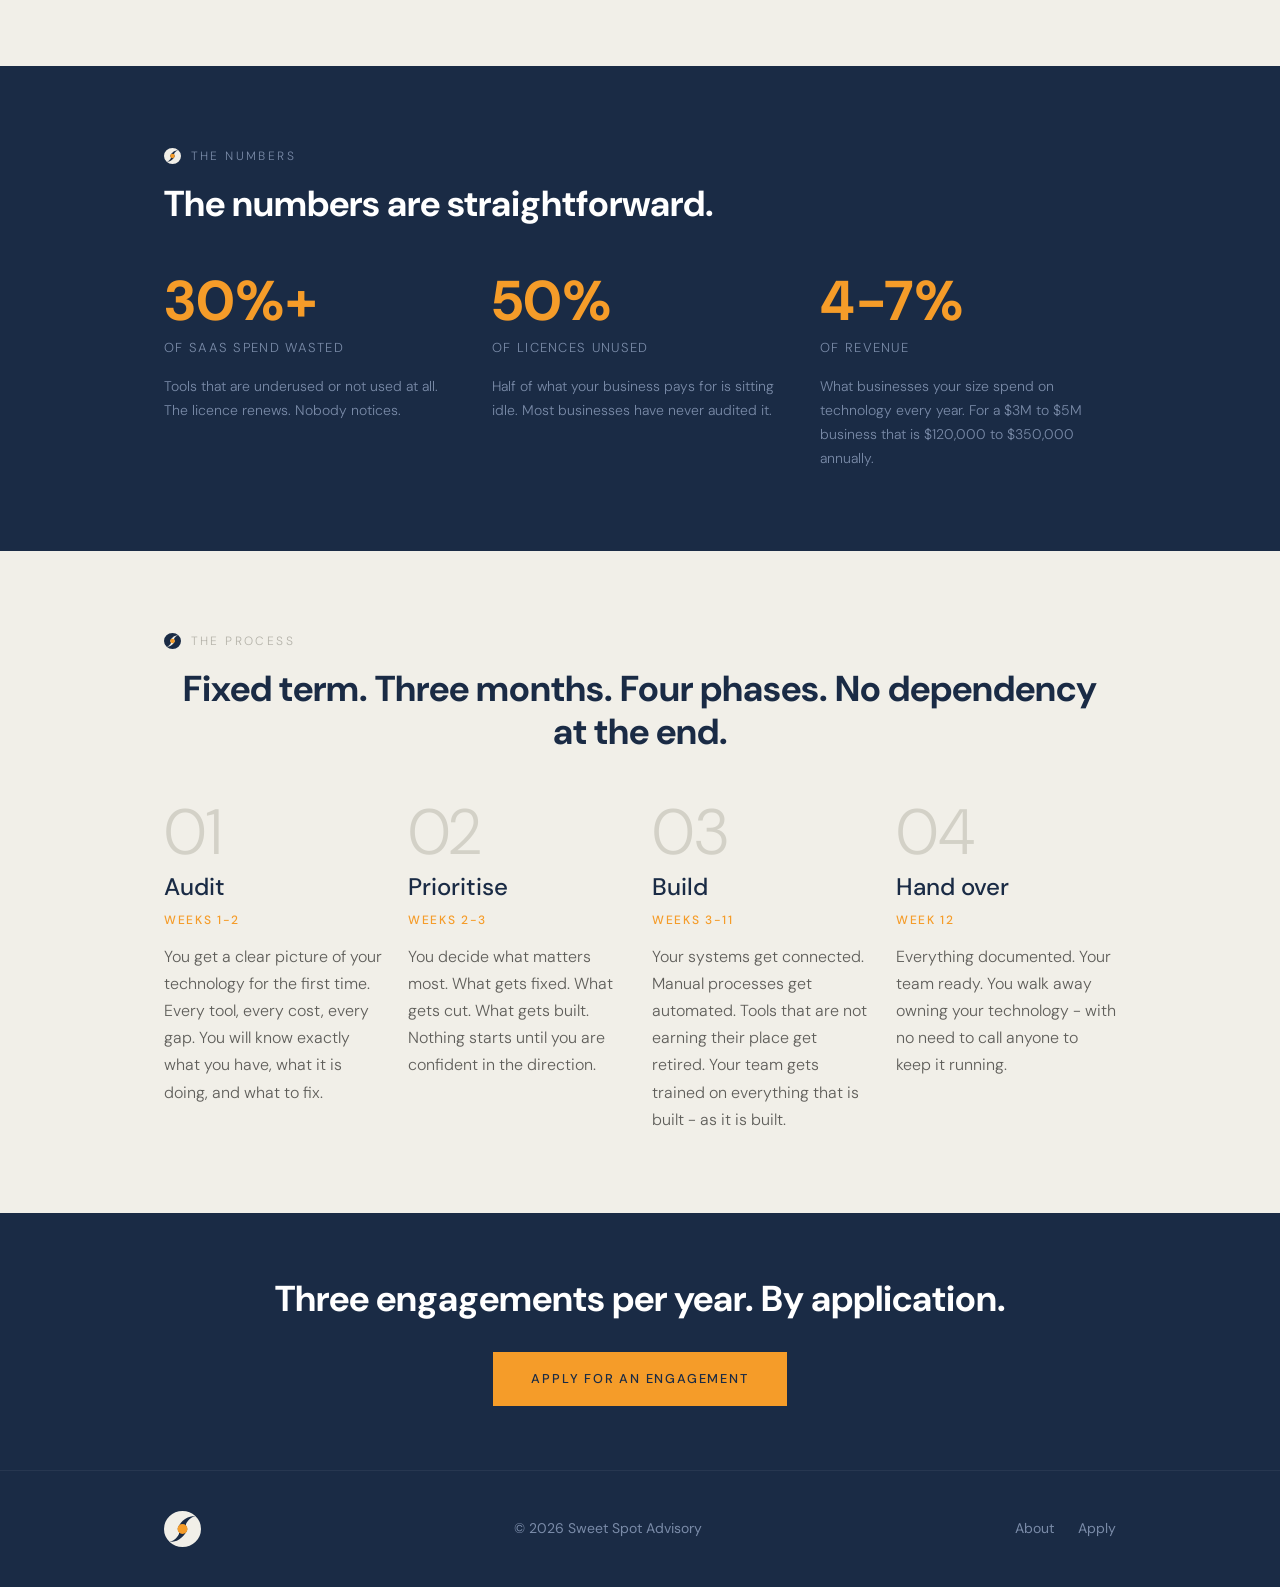
==== commit 35cc2d18: "Rewrite all copy from revised copy deck - Hero: problem-led headline, proof stats, agitate framing -" ====
--- a/index.html
+++ b/index.html
@@ -4,11 +4,39 @@
   <meta charset="UTF-8">
   <meta name="viewport" content="width=device-width, initial-scale=1.0">
   <title>Sweet Spot Advisory &mdash; Technology Advisory for Growing Businesses</title>
-  <meta name="description" content="Three-month fixed engagements for B2B businesses whose technology has stopped working for them. Strategy and implementation. No ongoing dependency.">
-  <meta property="og:title" content="Sweet Spot Advisory — Technology Advisory for Growing Businesses">
-  <meta property="og:description" content="Three-month fixed engagements for B2B businesses whose technology has stopped working for them. Strategy and implementation. No ongoing dependency.">
+  <meta name="description" content="Sweet Spot Advisory. Fixed-term technology engagements for B2B businesses whose systems have stopped working for them. Three months. Strategy and implementation. No ongoing dependency.">
+  <meta property="og:title" content="Sweet Spot Advisory — Technology that earns its place.">
+  <meta property="og:description" content="Fixed-term technology engagements for B2B businesses. Three months. Strategy and implementation. No ongoing dependency.">
+  <meta property="og:url" content="https://sweetspotadvisory.com.au">
   <meta property="og:type" content="website">
+  <meta name="twitter:card" content="summary">
+  <meta name="twitter:title" content="Sweet Spot Advisory">
+  <meta name="twitter:description" content="Fixed-term technology engagements for B2B businesses. Three months. No ongoing dependency.">
+  <link rel="canonical" href="https://sweetspotadvisory.com.au/">
   <link rel="icon" href="assets/images/favicon.svg" type="image/svg+xml">
+  <script type="application/ld+json">
+  {
+    "@context": "https://schema.org",
+    "@type": "ProfessionalService",
+    "name": "Sweet Spot Advisory",
+    "description": "Fixed-term technology advisory engagements for B2B businesses.",
+    "url": "https://sweetspotadvisory.com.au",
+    "telephone": "+61420600071",
+    "email": "kevin@sweetspotadvisory.com.au",
+    "address": {
+      "@type": "PostalAddress",
+      "addressLocality": "Sydney",
+      "addressRegion": "NSW",
+      "addressCountry": "AU"
+    },
+    "founder": {
+      "@type": "Person",
+      "name": "Kevin Sweet"
+    },
+    "areaServed": "Australia",
+    "priceRange": "$$$"
+  }
+  </script>
   <link rel="stylesheet" href="assets/css/main.css">
 </head>
 <body>
@@ -41,9 +69,9 @@
     <img src="assets/images/MarkOutlineAll.svg" alt="">
   </div>
   <div class="container">
-    <h1>Technology that earns its place.</h1>
+    <h1>You're spending real money on technology. Most of it isn't working.</h1>
     <hr class="hero__accent">
-    <p>In three months your technology will work the way your business works. Your team will know how to use it. Your costs will be lower. And you will not need me to keep it running.</p>
+    <p>In twelve weeks, your systems connect. Your team knows how to use them. Your costs drop. And when it's done, you won't need anyone to keep them running.</p>
     <div class="hero__ctas">
       <a href="#how-it-works" class="btn btn--primary">How it works</a>
       <a href="contact.html" class="btn btn--outline-light">Apply for an engagement</a>
@@ -51,16 +79,16 @@
   </div>
   <div class="hero-stats">
     <div class="hero-stat">
-      <span class="hero-stat__value">3</span>
-      <span class="hero-stat__label">engagements per year</span>
+      <span class="hero-stat__value">30%+</span>
+      <span class="hero-stat__label">of SaaS spend wasted</span>
     </div>
     <div class="hero-stat">
-      <span class="hero-stat__value">12</span>
-      <span class="hero-stat__label">weeks fixed term</span>
+      <span class="hero-stat__value">50%</span>
+      <span class="hero-stat__label">of licences unused</span>
     </div>
     <div class="hero-stat">
-      <span class="hero-stat__value">0</span>
-      <span class="hero-stat__label">ongoing retainer</span>
+      <span class="hero-stat__value">4-7%</span>
+      <span class="hero-stat__label">of revenue</span>
     </div>
   </div>
 </section>
@@ -70,20 +98,20 @@
 <section class="section" id="the-problem">
   <div class="container">
     <span class="section__label">The problem</span>
-    <h2 class="section__heading reveal">Your technology is costing more than it should.</h2>
+    <h2 class="section__heading reveal">You didn't build a mess on purpose.</h2>
 
     <ul class="problem-list reveal">
       <li class="problem-list__item">
-        <p>You have accumulated software tools one at a time, for good reasons, until nothing connects to anything else. Growth has stalled and the old processes are the ceiling.</p>
-      </li>
-      <li class="problem-list__item">
-        <p>Your IT bill keeps rising with nothing to show for it. No one has ever audited the stack, questioned a renewal, or asked whether what you are paying for is earning its place.</p>
-      </li>
-      <li class="problem-list__item">
-        <p>Most IT contractors understand the tools but not the business. Most consultants understand the business but deliver a document. You need someone who does both.</p>
-      </li>
-      <li class="problem-list__item">
-        <p>You have real operational complexity but no internal IT department. New leadership, inherited mess, something is breaking.</p>
+        <p>You added tools one at a time. Each one solved a real problem. But now nothing connects to anything else. Your team works around the gaps. Data lives in spreadsheets. Growth has stalled and the ceiling is your own processes.</p>
+      </li>
+      <li class="problem-list__item">
+        <p>Your IT bill keeps rising. But nothing gets better. Nobody has ever audited what you are paying for, questioned a renewal, or asked whether a single tool is earning its place.</p>
+      </li>
+      <li class="problem-list__item">
+        <p>Most IT contractors understand the tools but not your business. Most consultants understand your business but hand you a document and leave. You are caught between the two.</p>
+      </li>
+      <li class="problem-list__item">
+        <p>Real operational complexity. No internal IT department. A stack that nobody fully understands.</p>
       </li>
     </ul>
   </div>
@@ -98,19 +126,19 @@
 
     <div class="stat-grid reveal">
       <div class="stat">
-        <span class="stat__number">4&ndash;7%</span>
+        <span class="stat__number">30%+</span>
+        <span class="stat__label">of SaaS spend wasted</span>
+        <p class="stat__detail">Tools that are underused or not used at all. The licence renews. Nobody notices.</p>
+      </div>
+      <div class="stat">
+        <span class="stat__number">50%</span>
+        <span class="stat__label">of licences unused</span>
+        <p class="stat__detail">Half of what your business pays for is sitting idle. Most businesses have never audited it.</p>
+      </div>
+      <div class="stat">
+        <span class="stat__number">4-7%</span>
         <span class="stat__label">of revenue</span>
-        <p class="stat__detail">What small businesses typically spend on IT each year. For a $3M&ndash;$5M business, that is $120,000&ndash;$350,000 annually.</p>
-      </div>
-      <div class="stat">
-        <span class="stat__number">30%+</span>
-        <span class="stat__label">wasted</span>
-        <p class="stat__detail">Of SaaS spend goes to underused or unused tools. 50% of software licences go unused entirely.</p>
-      </div>
-      <div class="stat">
-        <span class="stat__number">$0</span>
-        <span class="stat__label">ongoing retainer</span>
-        <p class="stat__detail">You pay once. What gets built is yours. The savings it generates keep coming every year after that with no further cost.</p>
+        <p class="stat__detail">What businesses your size spend on technology every year. For a $3M to $5M business that is $120,000 to $350,000 annually.</p>
       </div>
     </div>
   </div>
@@ -121,33 +149,32 @@
 <section class="section" id="how-it-works">
   <div class="container">
     <span class="section__label">The process</span>
-    <h2 class="section__heading text-center reveal">How it works</h2>
-    <p class="section__sub text-center reveal">Fixed term. Three months. Four phases.</p>
+    <h2 class="section__heading text-center reveal">Fixed term. Three months. Four phases. No dependency at the end.</h2>
 
     <div class="timeline reveal">
       <div class="timeline__phase">
         <span class="timeline__number">01</span>
         <h3>Audit</h3>
-        <span class="label">Weeks 1&ndash;2</span>
-        <p>What you have, what it costs, what it does and does not do. You leave this phase with a clear picture of your technology for the first time and a list of exactly what to fix.</p>
+        <span class="label">Weeks 1-2</span>
+        <p>You get a clear picture of your technology for the first time. Every tool, every cost, every gap. You will know exactly what you have, what it is doing, and what to fix.</p>
       </div>
       <div class="timeline__phase">
         <span class="timeline__number">02</span>
         <h3>Prioritise</h3>
-        <span class="label">Weeks 2&ndash;3</span>
-        <p>Agree on outcomes. What gets fixed, what gets cut, what gets built. You decide what matters most. Nothing starts until you are confident in the direction.</p>
+        <span class="label">Weeks 2-3</span>
+        <p>You decide what matters most. What gets fixed. What gets cut. What gets built. Nothing starts until you are confident in the direction.</p>
       </div>
       <div class="timeline__phase">
         <span class="timeline__number">03</span>
         <h3>Build</h3>
-        <span class="label">Weeks 3&ndash;11</span>
-        <p>Your systems get connected. Manual processes get automated. The tools that are not earning their place get retired. Your team gets trained on everything that is built.</p>
+        <span class="label">Weeks 3-11</span>
+        <p>Your systems get connected. Manual processes get automated. Tools that are not earning their place get retired. Your team gets trained on everything that is built - as it is built.</p>
       </div>
       <div class="timeline__phase">
         <span class="timeline__number">04</span>
         <h3>Hand over</h3>
         <span class="label">Week 12</span>
-        <p>Everything documented. Your team trained. You walk away owning your technology with no need to call anyone to keep it running.</p>
+        <p>Everything documented. Your team ready. You walk away owning your technology - with no need to call anyone to keep it running.</p>
       </div>
     </div>
   </div>
